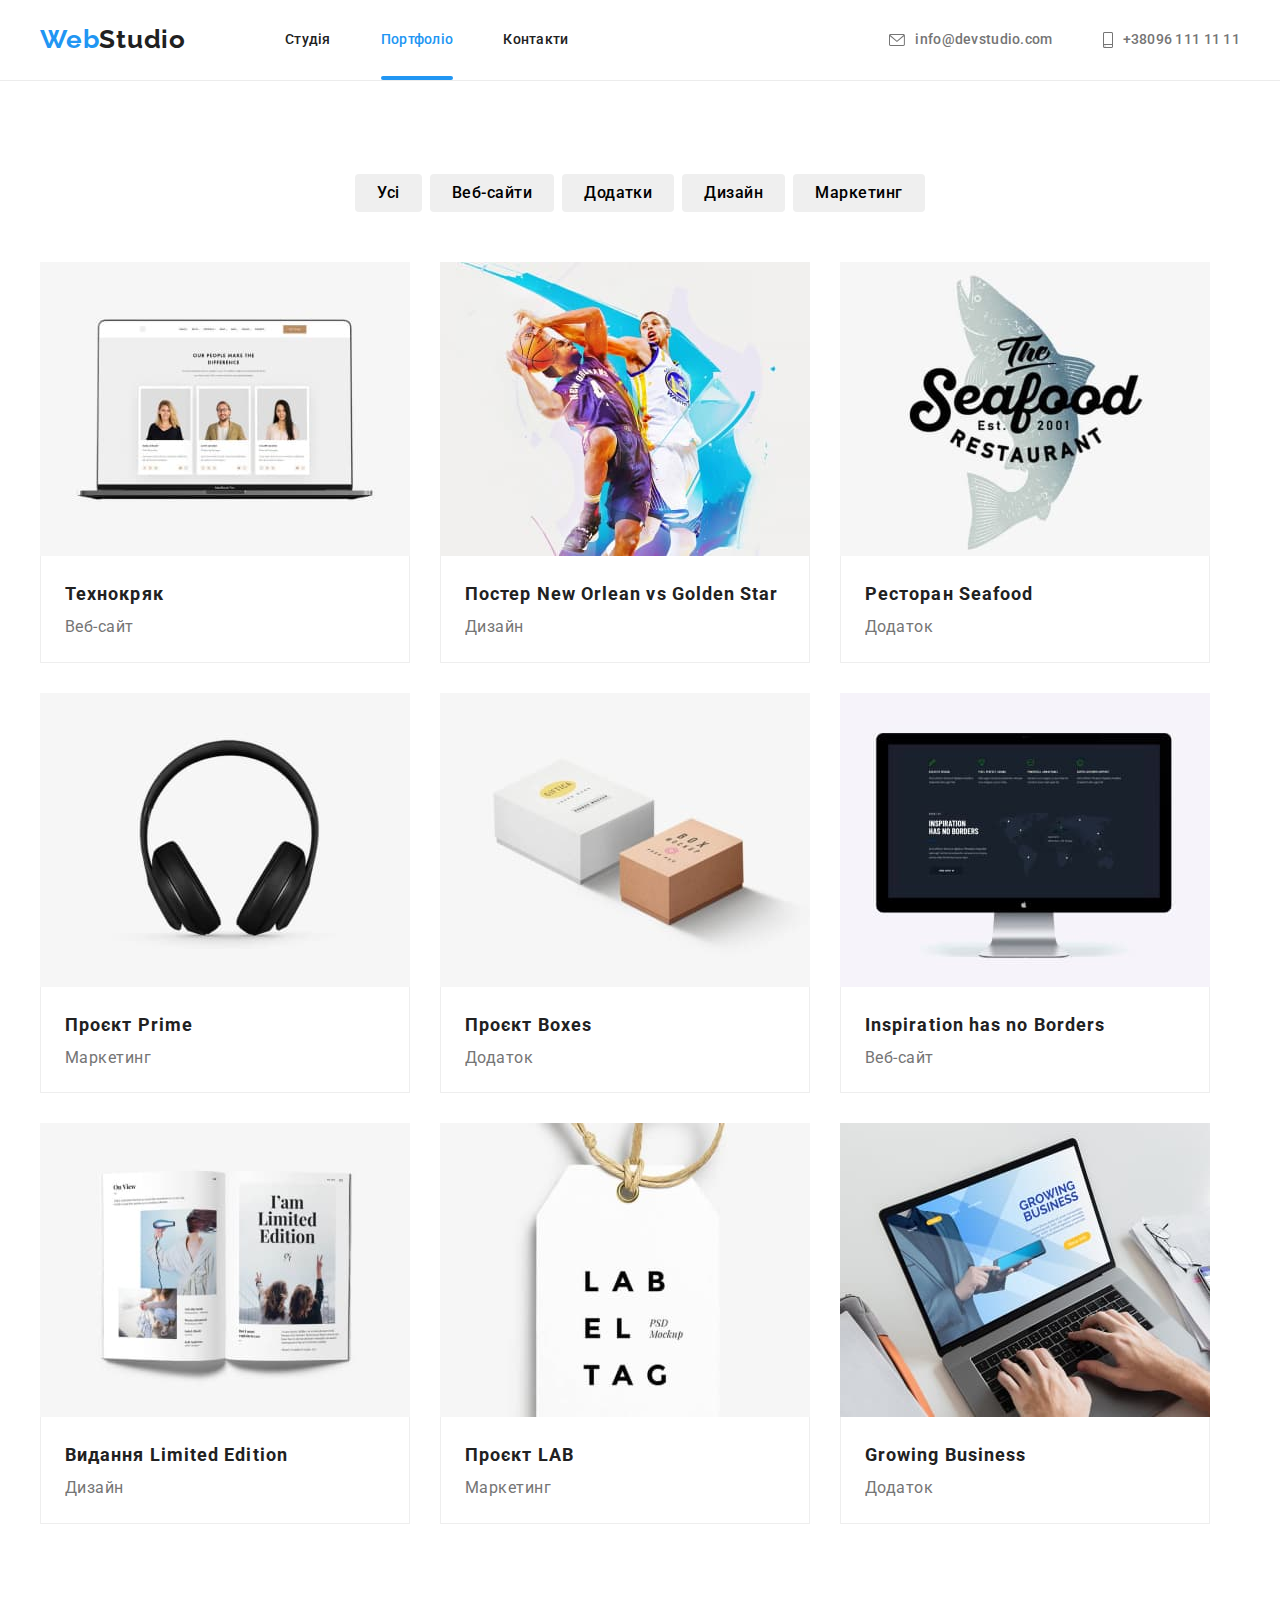
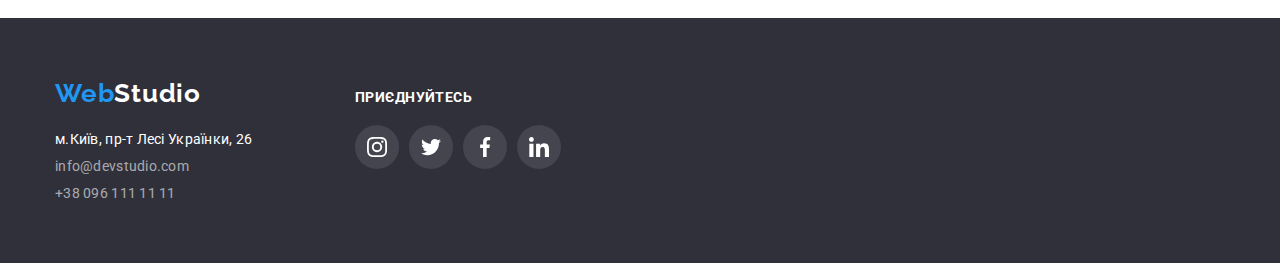
==== portfolio.html @ e44305e8 "Копіювання HW-05" ====
<!DOCTYPE html>
<html lang="uk">
  <head>
    <meta charset="UTF-8" />
    <meta http-equiv="X-UA-Compatible" content="IE=edge" />
    <meta name="viewport" content="width=device-width, initial-scale=1.0" />
    <title>Portfolio</title>
    <link
      rel="stylesheet"
      href="https://cdnjs.cloudflare.com/ajax/libs/modern-normalize/1.1.0/modern-normalize.min.css"
    />
    <link rel="stylesheet" href="./css/styles.css" />
    <link rel="preconnect" href="https://fonts.googleapis.com" />
    <link rel="preconnect" href="https://fonts.gstatic.com" crossorigin />
    <link
      href="https://fonts.googleapis.com/css2?family=Raleway:wght@700&family=Roboto:wght@400;500;700;900&display=swap"
      rel="stylesheet"
    />
  </head>
  <body>
    <header class="header">
      <div class="container box">
        <a class="logo-h" href="./index.html">
          <span class="logo-web">Web</span><span class="logo-studio-h">Studio</span>
        </a>
        <nav class="site-nav">
          <ul class="menu list-reset">
            <li class="menu-list">
              <a class="menu-link" href="./index.html"> Студія </a>
            </li>
            <li class="menu-list">
              <a class="menu-link current" href="#"> Портфоліо </a>
            </li>
            <li class="menu-list">
              <a class="menu-link" href="#"> Контакти </a>
            </li>
          </ul>
        </nav>
        <ul class="contacts list-reset">
          <li class="contact-list">
            <a class="contact-link" href="mailto:info@devstudio.com">
              <svg width="16" height="12">
                <use href="./images/icons.svg#icon-envelope"></use></svg
              >info@devstudio.com</a
            >
          </li>
          <li class="contact-list">
            <a class="contact-link" href="tel:+380961111111">
              <svg width="10" height="16">
                <use href="./images/icons.svg#icon-smartphone"></use></svg
              >+38096 111 11 11</a
            >
          </li>
        </ul>
      </div>
    </header>

    <main class="main">
      <section class="portfolio section">
        <div class="container portfolio-flex">
          <h1 class="visually-hidden">Наші проекти</h1>
          <ul class="portfolio-filters list-reset">
            <li class="portfolio-button">
              <button class="portfolio-radio-btn" type="button">Усі</button>
            </li>

            <li class="portfolio-button">
              <button class="portfolio-radio-btn" type="button">Веб-сайти</button>
            </li>
            <li class="portfolio-button">
              <button class="portfolio-radio-btn" type="button">Додатки</button>
            </li>
            <li class="portfolio-button">
              <button class="portfolio-radio-btn" type="button">Дизайн</button>
            </li>
            <li class="portfolio-button">
              <button class="portfolio-radio-btn" type="button">Маркетинг</button>
            </li>
          </ul>

          <ul class="portfolio-list list-reset">
            <li class="portfolio-item">
              <a class="portfolio-link" href="#">
                <div class="portfolio-relative">
                  <img
                    class="portfolio-img"
                    src="./images/laptop.jpg"
                    alt="Ноутбук з відкритим сайтом"
                    width="370"
                    height="294"
                  />
                  <p class="portfolio-tex-overlay">
                    Ресурс пропонує комплексні пропозиції з різним рівнем функціоналу та сервісів.
                    Все це дозволить відвідувачу отримати вичерпні відомості про компанію чи
                    приватну особу.
                  </p>
                </div>
                <div class="portfolio-card-text-positions">
                  <h2 class="portfolio-title">Технокряк</h2>
                  <p class="portfolio-text">Веб-сайт</p>
                </div>
              </a>
            </li>

            <li class="portfolio-item">
              <a class="portfolio-link" href="#">
                <div class="portfolio-relative">
                  <img
                    class="portfolio-img"
                    src="./images/peopleplaybasketball.jpg"
                    alt="Люди грають в баскебол"
                    width="370"
                    height="294"
                  />
                  <p class="portfolio-tex-overlay">
                    Ресурс пропонує комплексні пропозиції з різним рівнем функціоналу та сервісів.
                    Все це дозволить відвідувачу отримати вичерпні відомості про компанію чи
                    приватну особу.
                  </p>
                </div>
                <div class="portfolio-card-text-positions">
                  <h2 class="portfolio-title">Постер New Orlean vs Golden Star</h2>
                  <p class="portfolio-text">Дизайн</p>
                </div>
              </a>
            </li>

            <li class="portfolio-item">
              <a class="portfolio-link" href="#">
                <div class="portfolio-relative">
                  <img
                    class="portfolio-img"
                    src="./images/namerestoran.jpg"
                    alt="Фото назви ресторану"
                    width="370"
                    height="294"
                  />
                  <p class="portfolio-tex-overlay">
                    Ресурс пропонує комплексні пропозиції з різним рівнем функціоналу та сервісів.
                    Все це дозволить відвідувачу отримати вичерпні відомості про компанію чи
                    приватну особу.
                  </p>
                </div>
                <div class="portfolio-card-text-positions">
                  <h2 class="portfolio-title">Ресторан Seafood</h2>
                  <p class="portfolio-text">Додаток</p>
                </div>
              </a>
            </li>

            <li class="portfolio-item">
              <a class="portfolio-link" href="#">
                <div class="portfolio-relative">
                  <img
                    class="portfolio-img"
                    src="./images/headphone.jpg"
                    alt="Навушники"
                    width="370"
                    height="294"
                  />
                  <p class="portfolio-tex-overlay">
                    Ресурс пропонує комплексні пропозиції з різним рівнем функціоналу та сервісів.
                    Все це дозволить відвідувачу отримати вичерпні відомості про компанію чи
                    приватну особу.
                  </p>
                </div>
                <div class="portfolio-card-text-positions">
                  <h2 class="portfolio-title">Проєкт Prime</h2>
                  <p class="portfolio-text">Маркетинг</p>
                </div>
              </a>
            </li>

            <li class="portfolio-item">
              <a class="portfolio-link" href="#">
                <div class="portfolio-relative">
                  <img
                    class="portfolio-img"
                    src="./images/box.jpg"
                    alt="Фото двох коробок"
                    width="370"
                    height="294"
                  />
                  <p class="portfolio-tex-overlay">
                    Ресурс пропонує комплексні пропозиції з різним рівнем функціоналу та сервісів.
                    Все це дозволить відвідувачу отримати вичерпні відомості про компанію чи
                    приватну особу.
                  </p>
                </div>
                <div class="portfolio-card-text-positions">
                  <h2 class="portfolio-title">Проєкт Boxes</h2>
                  <p class="portfolio-text">Додаток</p>
                </div>
              </a>
            </li>

            <li class="portfolio-item">
              <a class="portfolio-link" href="#">
                <div class="portfolio-relative">
                  <img
                    class="portfolio-img"
                    src="./images/screen.jpg"
                    alt="Фото сайта на екрані"
                    width="370"
                    height="294"
                  />
                  <p class="portfolio-tex-overlay">
                    Ресурс пропонує комплексні пропозиції з різним рівнем функціоналу та сервісів.
                    Все це дозволить відвідувачу отримати вичерпні відомості про компанію чи
                    приватну особу.
                  </p>
                </div>
                <div class="portfolio-card-text-positions">
                  <h2 class="portfolio-title">Inspiration has no Borders</h2>
                  <p class="portfolio-text">Веб-сайт</p>
                </div>
              </a>
            </li>

            <li class="portfolio-item">
              <a class="portfolio-link" href="#">
                <div class="portfolio-relative">
                  <img
                    class="portfolio-img"
                    src="./images/magazine.jpg"
                    alt="Віритий журнал з картинками"
                    width="370"
                    height="294"
                  />
                  <p class="portfolio-tex-overlay">
                    Ресурс пропонує комплексні пропозиції з різним рівнем функціоналу та сервісів.
                    Все це дозволить відвідувачу отримати вичерпні відомості про компанію чи
                    приватну особу.
                  </p>
                </div>
                <div class="portfolio-card-text-positions">
                  <h2 class="portfolio-title">Видання Limited Edition</h2>
                  <p class="portfolio-text">Дизайн</p>
                </div>
              </a>
            </li>

            <li class="portfolio-item">
              <a class="portfolio-link" href="#">
                <div class="portfolio-relative">
                  <img
                    class="portfolio-img"
                    src="./images/tag.jpg"
                    alt="Фото бірки з назвою проекта"
                    width="370"
                    height="294"
                  />
                  <p class="portfolio-tex-overlay">
                    Ресурс пропонує комплексні пропозиції з різним рівнем функціоналу та сервісів.
                    Все це дозволить відвідувачу отримати вичерпні відомості про компанію чи
                    приватну особу.
                  </p>
                </div>
                <div class="portfolio-card-text-positions">
                  <h2 class="portfolio-title">Проєкт LAB</h2>
                  <p class="portfolio-text">Маркетинг</p>
                </div>
              </a>
            </li>

            <li class="portfolio-item">
              <a class="portfolio-link" href="#">
                <div class="portfolio-relative">
                  <img
                    class="portfolio-img"
                    src="./images/workonlaptop.jpg"
                    alt="Фото рук які працюють за ноутбуком"
                    width="370"
                    height="294"
                  />
                  <p class="portfolio-tex-overlay">
                    Ресурс пропонує комплексні пропозиції з різним рівнем функціоналу та сервісів.
                    Все це дозволить відвідувачу отримати вичерпні відомості про компанію чи
                    приватну особу.
                  </p>
                </div>
                <div class="portfolio-card-text-positions">
                  <h2 class="portfolio-title">Growing Business</h2>
                  <p class="portfolio-text">Додаток</p>
                </div>
              </a>
            </li>
          </ul>
        </div>
      </section>
    </main>
    <footer class="footer">
      <div class="container parrent-position">
        <div class="container footer-flex">
          <a class="logo-f" href="./index.html">
            <span class="logo-web">Web</span><span class="logo-studio-f">Studio</span>
          </a>
          <address class="address">
            <ul class="address-list list-reset">
              <li class="address-item">
                <a
                  class="address-link"
                  href="https://goo.gl/maps/TEvmrjmiFiPLDedQ6"
                  target="_blank"
                  rel="noopener noreferrer nofollow"
                  ><span class="maps-location">м.Київ, пр-т Лесі Українки, 26</span></a
                >
              </li>
              <li class="address-item">
                <a class="address-link" href="mailto:info@devstudio.com">info@devstudio.com </a>
              </li>
              <li class="address-item">
                <a class="address-link" href="tel:+380961111111">+38 096 111 11 11</a>
              </li>
            </ul>
          </address>
        </div>
        <div class="container social-footer">
          <span class="social-title">приєднуйтесь</span>
          <ul class="social-footer-list list-reset">
            <li>
              <a class="social-footer-link" href="#">
                <svg width="20" height="20">
                  <use href="./images/icons.svg#icon-instagram"></use>
                </svg>
              </a>
            </li>
            <li>
              <a class="social-footer-link" href="#">
                <svg width="20" height="20">
                  <use href="./images/icons.svg#icon-twitter"></use>
                </svg>
              </a>
            </li>
            <li>
              <a class="social-footer-link" href="#">
                <svg width="20" height="20">
                  <use href="./images/icons.svg#icon-facebook"></use>
                </svg>
              </a>
            </li>
            <li>
              <a class="social-footer-link" href="#">
                <svg width="20" height="20">
                  <use href="./images/icons.svg#icon-linkedin"></use>
                </svg>
              </a>
            </li>
          </ul>
        </div>
      </div>
    </footer>
  </body>
</html>
---- css/styles.css ----
:root {
  --primary-text-color: #212121;
  --secondary-text-color: #757575;
  --color-accent: #2196f3;
  --color-white: #ffffff;
  --color-hero: #2f303a;
  --color-footer: #2f303a;
  --color-team: #f5f4fa;
  --color-hero-button: #188ce8;
  --color-address: rgba(255, 255, 255, 0.6);
  --font-logo: 'Raleway', sans-serif;
  --font-family-primary: 'Roboto', sans-serif;
  --border-color-portfolio: #eeeeee;
  --color-icon: #afb1b8;
  --bgcolor-icon-features: #f5f4fa;
  --transition-timing-function: cubic-bezier(0.4, 0, 0.2, 1);
  --transition-duration: 250ms;
}

.list-reset {
  list-style: none;
}
body {
  font-size: 16px;
  font-style: normal;
  color: var(--primary-text-color);
  font-family: var(--font-family-primary);
  padding-top: 80px;
}
html {
  box-sizing: border-box;
}

h1,
h2,
h3,
h4,
h5,
h6,
p,
ul {
  margin: 0px;
  padding: 0px;
}
img {
  display: block;
  max-width: 100%;
  height: auto;
}
/*Стилізація шапки сторінок студія та портфоліо*/

.logo-f,
.logo-h {
  font-family: var(--font-logo);
  font-weight: 700;
  font-size: 26px;
  line-height: 1.2;
  text-decoration: none;
  letter-spacing: 0.03em;
  color: var(--primary-text-color);
}
.logo-web {
  color: var(--color-accent);
}
.logo-studio-h {
  color: var(--primary-text-color);
}
.menu-link {
  position: relative;
  font-weight: 500;
  text-decoration: none;
  color: var(--primary-text-color);
  font-size: 14px;
  line-height: 1.14;
  letter-spacing: 0.02em;
  transition: color var(--transition-duration) var(--transition-timing-function);
}
.menu-link.current {
  color: var(--color-accent);
}
.menu-link.current::after {
  position: absolute;
  content: '';
  width: 100%;
  height: 4px;
  border-radius: 2px;
  background-color: var(--color-accent);
  left: 0;
  bottom: -33px;
}
.menu .menu-link:hover,
.menu .menu-link:focus {
  color: var(--color-accent);
}
.contact-link {
  display: flex;
  gap: 10px;
  justify-content: center;
  align-items: center;
  text-decoration: none;
  font-weight: 500;
  color: var(--secondary-text-color);
  font-size: 14px;
  line-height: 1.14;
  letter-spacing: 0.02em;
  fill: var(--secondary-text-color);
  transition: fill var(--transition-duration) var(--transition-timing-function),
    color var(--transition-duration) var(--transition-timing-function);
}
.contact-link:hover,
.contact-link:focus {
  color: var(--color-accent);
  fill: var(--color-accent);
}

/*Секція-герой-Студія*/
.hero {
  background-size: cover;
  background-color: var(--color-hero);
  background-image: linear-gradient(to right, rgba(47, 48, 58, 0.4), rgba(47, 48, 58, 0.4)),
    url(../images/bgimg.jpg);
  background-repeat: no-repeat;
  padding: 200px 0;
  margin: 0 auto;
  max-width: 1600px;
}
.hero-title {
  color: var(--color-white);
  text-transform: uppercase;
  font-weight: 900;
  font-size: 44px;
  line-height: 1.4;
  max-width: 696px;
  margin: 0 auto 30px;
}
.hero-button {
  font-size: 16px;
  font-weight: 700;
  font-family: inherit;
  line-height: 1.87;
  background-color: var(--color-accent);
  color: var(--color-white);
  letter-spacing: 0.06em;
  border: none;
  padding: 10px 32px;
  border-radius: 4px;
  transition: background-color var(--transition-duration) var(--transition-timing-function),
    box-shadow var(--transition-duration) var(--transition-timing-function);
}
.hero-button:hover,
.hero-button:focus {
  background-color: var(--color-hero-button);
  box-shadow: 0px 4px 4px rgba(0, 0, 0, 0.15);
  cursor: pointer;
}
/* Секція-Наші-переваги-Студія*/

.features-title {
  text-transform: uppercase;
  font-size: 14px;
  line-height: 1.14;
  letter-spacing: 0.03em;
  color: var(--primary-text-color);
  box-sizing: content-box;
}
.features-text {
  font-size: 14px;
  line-height: 1.7;
  letter-spacing: 0.03em;
  color: var(--secondary-text-color);
  margin-top: 10px;
  max-width: 270px;
  align-items: center;
  box-sizing: content-box;
}
/* Секція-Чим-ми-займаємось-Студія */
.specifics-title {
  font-size: 36px;
  line-height: 1.17;
  letter-spacing: 0.03em;
  color: var(--primary-text-color);
  margin-bottom: 50px;
  text-align: center;
}

/* Секція-Наша-команда-Студія*/
.ourteam {
  background-color: var(--color-team);
}

.ourteam-item {
  background-color: var(--color-white);
  box-shadow: 0px 1px 3px rgba(0, 0, 0, 0.12), 0px 1px 1px rgba(0, 0, 0, 0.14),
    0px 2px 1px rgba(0, 0, 0, 0.2);
  border-radius: 0px 0px 4px 4px;
}
.ourteam-title {
  font-size: 36px;
  line-height: 1.2;
  letter-spacing: 0.03em;
}
.ourteam-name {
  font-weight: 500;
  font-size: 16px;
  line-height: 1.2;
  letter-spacing: 0.03em;
  color: var(--primary-text-color);
  margin-bottom: 10px;
}
.ourteam-text {
  font-size: 16px;
  line-height: 1.2;
  letter-spacing: 0.03em;
  color: var(--secondary-text-color);
}
/* Стилізація-секції-Наші-проекти-Портфоліо  */

.visually-hidden {
  position: absolute;
  white-space: nowrap;
  width: 1px;
  height: 1px;
  overflow: hidden;
  border: 0;
  padding: 0;
  clip: rect(0 0 0 0);
  clip-path: inset(50%);
  margin: -1px;
}

.portfolio-radio-btn {
  font-family: inherit;
  font-style: normal;
  font-weight: 500;
  font-size: 16px;
  line-height: 1.6;
  letter-spacing: 0.03em;
  border: none;
  padding: 6px 22px;
  border-radius: 4px;
  transition: color var(--transition-duration) var(--transition-timing-function),
    background-color var(--transition-duration) var(--transition-timing-function),
    box-shadow var(--transition-duration) var(--transition-timing-function);
}
.portfolio-radio-btn:hover,
.portfolio-radio-btn:focus {
  background-color: var(--color-accent);
  color: var(--color-white);
  cursor: pointer;
  box-shadow: 0px 3px 1px rgba(0, 0, 0, 0.1), 0px 1px 2px rgba(0, 0, 0, 0.08),
    0px 2px 2px rgba(0, 0, 0, 0.12);
}
.portfolio-title {
  font-size: 18px;
  line-height: 2;
  letter-spacing: 0.06em;
  color: var(--primary-text-color);
}
.portfolio-text {
  line-height: 1.87;
  letter-spacing: 0.03em;
  color: var(--secondary-text-color);
}

/* Стилізація-підвалу-Студія-та-Портфоліо */
.footer {
  background-color: var(--color-footer);
}
.footer {
  background-color: var(--color-footer);
}
.logo-studio-f {
  color: var(--color-white);
}
.maps-location {
  color: var(--color-white);
}
.address-link {
  font-style: normal;
  text-decoration: none;
  color: var(--color-address);
  font-size: 14px;
  line-height: 1.14;
  letter-spacing: 0.02em;
  transition: color var(--transition-duration) var(--transition-timing-function);
}
.address-link:hover,
.address-link:focus {
  color: var(--color-accent);
}

/* Початок розмітки Flex*/
.container {
  width: 100%;
  max-width: 1230px;
  margin: 0 auto;
  padding: 0 15px;
}
.section {
  padding: 94px 0;
}
.specifics {
  padding-top: 0;
}
.header {
  position: fixed;
  width: 100%;
  background-color: var(--color-white);
  z-index: 1;
  top: 0;
  left: 0;
  border-bottom: 1px solid #ececec;
  padding: 24px 0 25px;
}

.box {
  display: flex;
  align-items: center;
  gap: 5px;
}
.site-nav {
  /* position: relative; */
  display: flex;
  margin-left: 94px;
}
.menu {
  display: flex;
  gap: 50px;
}

.contacts {
  display: flex;
  gap: 50px;
  margin-left: auto;
}

.hero-flex {
  text-align: center;
}
.features-flex {
  display: flex;
  flex-basis: calc((100% - 90px) / 4);
}
.features-list {
  display: flex;
  flex-wrap: wrap;
  gap: 30px;
}
.specific-flex {
  display: flex;
  flex-direction: column;
  flex-basis: calc((100% - 60px) / 3);
}
.specifics-list {
  display: flex;
  flex-wrap: wrap;
  gap: 30px;
}
.ourteam-flex {
  display: flex;
  flex-direction: column;
  text-align: center;
}

.ourteam-list {
  display: flex;
  flex-basis: calc((100% - 90px) / 4);
  flex-wrap: wrap;
  gap: 30px;
  margin-top: 50px;
}
.card-text-position {
  margin: 30px auto 16px;
}
.footer-flex {
  display: inline-flex;
  flex-direction: column;
  width: 230px;
  margin-left: 0px;
  margin-right: 0px;
}
.logo-f {
  margin-top: 60px;
  margin-bottom: 20px;
}
.address-list {
  display: flex;
  flex-direction: column;
  gap: 9px;
  margin-bottom: 60px;
}
.portfolio-flex {
  display: flex;
  flex-direction: column;
  align-items: center;
}
.portfolio-filters {
  display: flex;
  flex-wrap: wrap;
  text-align: center;
  gap: 8px;
  margin-bottom: 50px;
}

.portfolio-list {
  display: flex;
  flex-basis: calc((100% - 60px) / 3);
  flex-wrap: wrap;
  gap: 30px;
}
.portfolio-link {
  text-decoration: none;
  display: block;
  transition: box-shadow var(--transition-duration) var(--transition-timing-function);
}
.portfolio-link:hover,
.portfolio-link:focus {
  box-shadow: 0px 1px 1px rgba(0, 0, 0, 0.12), 0px 4px 4px rgba(0, 0, 0, 0.06),
    1px 4px 6px rgba(0, 0, 0, 0.16);
}
.portfolio-card-text-positions {
  padding: 20px 24px;
  border-bottom: 1px solid var(--border-color-portfolio);
  border-right: 1px solid var(--border-color-portfolio);
  border-left: 1px solid var(--border-color-portfolio);
}
.customers-flex {
  display: flex;
  justify-content: space-between;
  flex-direction: column;
  align-items: center;
  max-width: 1230px;
}
/* HW4 */

.regular-customers {
  display: flex;
  justify-content: center;
  align-items: center;
  gap: 40px;
}
.regular-customers-title {
  margin-bottom: 50px;
  font-size: 36px;
  line-height: 1.2;
  letter-spacing: 0.03em;
}
.regular-customer-item {
  display: flex;
  flex-basis: calc((100% - 150px) / 6);
  justify-content: center;
  align-items: center;
  width: 170px;
  height: 92px;
}
.regular-customer-link {
  display: flex;
  justify-content: center;
  align-items: center;
  width: 100%;
  height: 100%;
  border-radius: 4px;
  fill: var(--color-icon);
  border: 1px solid var(--color-icon);
  transition: fill var(--transition-duration) var(--transition-timing-function),
    background-color var(--transition-duration) var(--transition-timing-function);
}
.regular-customer-link:hover,
.regular-customer-link:focus {
  fill: var(--color-accent);
  border-color: var(--color-accent);
}
.features-icon {
  display: flex;
  justify-content: center;
  align-items: center;
  width: 270px;
  height: 120px;
  background-color: var(--bgcolor-icon-features);
  margin-bottom: 30px;
  border-radius: 4px;
}
.parrent-position {
  display: flex;
  align-items: baseline;
  gap: 70px;
}
.social-footer {
  display: flex;
  flex-direction: column;
  width: 236px;
  margin-left: 0px;
}
.social-title {
  display: flex;
  font-weight: 700;
  font-style: normal;
  text-transform: uppercase;
  font-size: 14px;
  line-height: 1.15;
  letter-spacing: 0.03em;
  color: var(--color-white);
  margin-bottom: 20px;
}
.social-footer-list {
  display: flex;
  justify-content: center;
  align-items: center;
  gap: 10px;
  flex-wrap: wrap;
}
.social-footer-link {
  display: flex;
  justify-content: center;
  align-items: center;
  align-items: center;
  width: 44px;
  height: 44px;
  border-radius: 50%;
  background: rgba(255, 255, 255, 0.1);
  fill: var(--color-white);
  transition: background-color var(--transition-duration) var(--transition-timing-function);
}
.social-footer-link:hover,
.social-footer-link:focus {
  background-color: var(--color-accent);
}
.team-social {
  display: flex;
  justify-content: center;
  gap: 10px;
}
.team-social-list {
  display: flex;
  justify-content: center;
  gap: 10px;
  padding-bottom: 30px;
}
.team-link {
  display: flex;
  justify-content: center;
  align-items: center;
  align-items: center;
  background-color: var(--color-white);
  width: 44px;
  height: 44px;
  border-radius: 50%;
  fill: var(--color-icon);
  transition: fill var(--transition-duration) var(--transition-timing-function),
    background-color var(--transition-duration) var(--transition-timing-function);
}

.team-link:hover,
.team-link:focus {
  fill: var(--color-white);
  background-color: var(--color-accent);
}
/* HW-05 */
.specifics-relative {
  position: relative;
}
.specifics-text {
  position: absolute;
  bottom: 0;
  left: 0;
  color: var(--color-white);
  width: 100%;
  height: 70px;
  background-color: rgba(47, 48, 58, 0.8);
  text-transform: uppercase;
  display: flex;
  justify-content: center;
  align-items: center;
}
.portfolio-relative {
  position: relative;
  overflow: hidden;
}

.portfolio-tex-overlay {
  position: absolute;
  width: 100%;
  height: 100%;
  display: flex;
  justify-content: center;
  align-items: center;
  padding: 0px 24px;
  font-size: 18px;
  line-height: 1.55;
  letter-spacing: 0.03em;
  color: var(--color-white);
  background-color: rgba(33, 150, 243, 0.9);
  transition: transform var(--transition-duration) var(--transition-timing-function);
}
.portfolio-link:hover .portfolio-tex-overlay {
  transform: translateY(-100%);
}

/* Add modal */
.backdrope {
  position: fixed;
  top: 0;
  left: 0;
  width: 100%;
  height: 100%;
  background-color: rgba(0, 0, 0, 0.2);
  transition: opacity var(--transition-duration) var(--transition-timing-function),
    visibility var(--transition-duration) var(--transition-timing-function);
}
.backdrope.is-hidden {
  visibility: hidden;
  opacity: 0;
  pointer-events: none;
}
.modal {
  position: absolute;
  top: 50%;
  left: 50%;
  transform: translate(-50%, -50%);
  min-height: 580px;
  min-width: 530px;
  background-color: var(--color-white);
  transition: transform var(--transition-duration) var(--transition-timing-function);
}
.backdrope.is-hidden .modal {
  transform: translate(-50%, -50%) scale(1.5);
}

.modal-button-close {
  position: absolute;
  top: 8px;
  right: 8px;
  width: 32px;
  height: 32px;
  border-radius: 50%;
  border: 1px solid rgba(0, 0, 0, 0.1);
  background-color: var(--color-white);
  cursor: pointer;
}
.modal-position-btn {
  width: 100%;
  height: 100%;
}
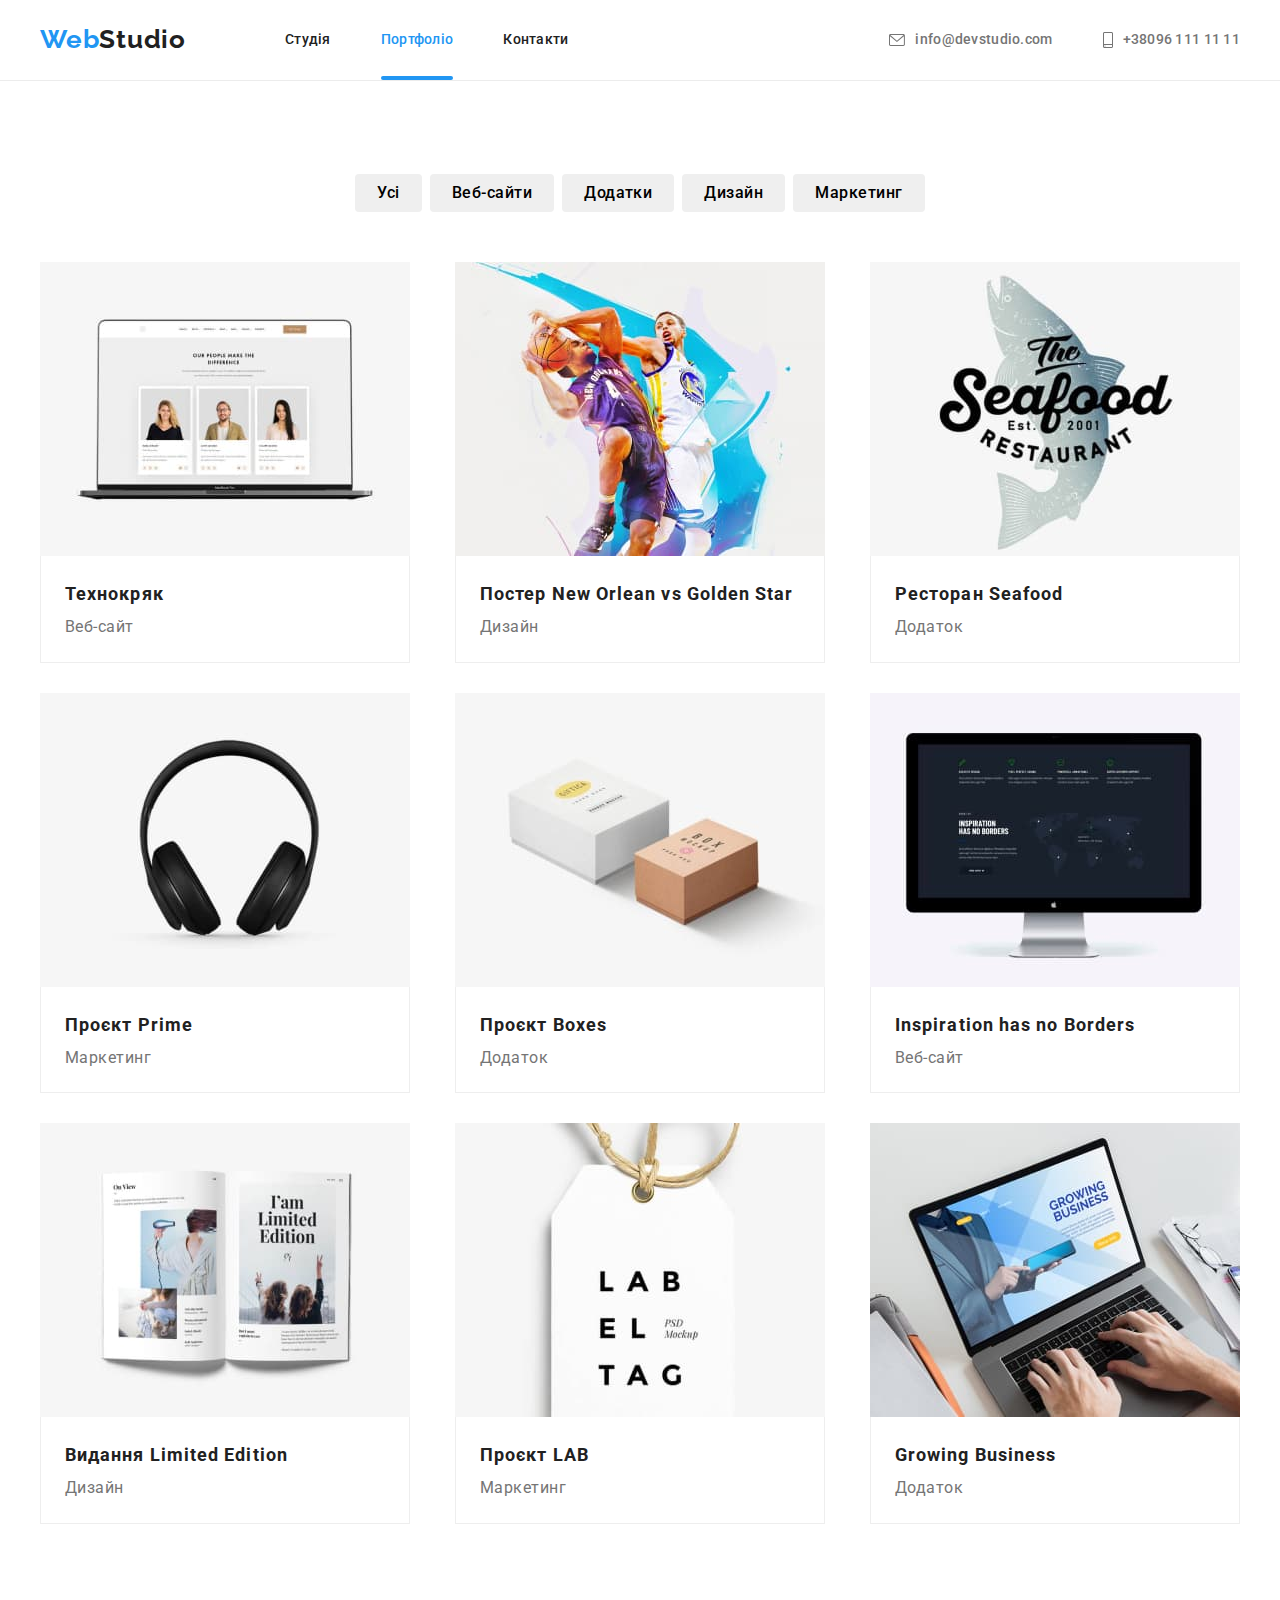
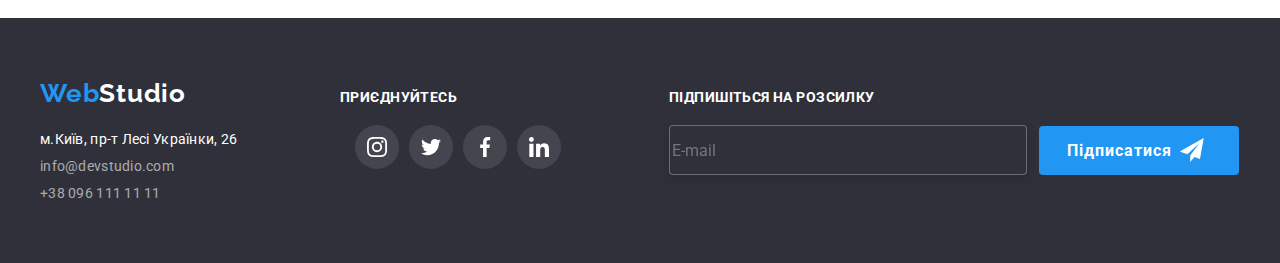
==== commit 626f9f1e: "Закінчення 6 домашки" ====
--- a/portfolio.html
+++ b/portfolio.html
@@ -291,7 +291,7 @@
     </main>
     <footer class="footer">
       <div class="container parrent-position">
-        <div class="container footer-flex">
+        <div class="footer-flex">
           <a class="logo-f" href="./index.html">
             <span class="logo-web">Web</span><span class="logo-studio-f">Studio</span>
           </a>
@@ -315,7 +315,7 @@
             </ul>
           </address>
         </div>
-        <div class="container social-footer">
+        <div class="social-footer">
           <span class="social-title">приєднуйтесь</span>
           <ul class="social-footer-list list-reset">
             <li>
@@ -348,6 +348,25 @@
             </li>
           </ul>
         </div>
+        <div class="subscribe-footer">
+          <div class="footer-form-field">
+          <form action="footer-form">
+            <p class="footer-form-title">Підпишіться на розсилку</p>
+            <input
+              class="footer-form-input"
+              id="footer-send-email"
+              type="email"
+              placeholder="E-mail"
+            />
+          </div>
+          <div class="footer-form-send">
+            <button id="footer-send-email" class="footer-form-send-btn" type="submit">
+              Підписатися
+              <svg class="footer-form-icon-send" wigth="24" height="24"> <use href="./images/icons.svg#icon-icon-send"></use></svg>
+            </button>
+          </div>
+          </form>
+        </div>
       </div>
     </footer>
   </body>
--- a/css/styles.css
+++ b/css/styles.css
@@ -15,6 +15,7 @@
   --bgcolor-icon-features: #f5f4fa;
   --transition-timing-function: cubic-bezier(0.4, 0, 0.2, 1);
   --transition-duration: 250ms;
+  --color-modal-icon: #212121;
 }
 
 .list-reset {
@@ -353,6 +354,7 @@
 }
 .specifics-list {
   display: flex;
+  justify-content: space-between;
   flex-wrap: wrap;
   gap: 30px;
 }
@@ -364,11 +366,13 @@
 
 .ourteam-list {
   display: flex;
+  justify-content: space-between;
   flex-basis: calc((100% - 90px) / 4);
   flex-wrap: wrap;
   gap: 30px;
   margin-top: 50px;
 }
+
 .card-text-position {
   margin: 30px auto 16px;
 }
@@ -377,7 +381,7 @@
   flex-direction: column;
   width: 230px;
   margin-left: 0px;
-  margin-right: 0px;
+  margin-right: 70px;
 }
 .logo-f {
   margin-top: 60px;
@@ -385,6 +389,7 @@
 }
 .address-list {
   display: flex;
+  justify-content: space-between;
   flex-direction: column;
   gap: 9px;
   margin-bottom: 60px;
@@ -404,6 +409,7 @@
 
 .portfolio-list {
   display: flex;
+  justify-content: space-between;
   flex-basis: calc((100% - 60px) / 3);
   flex-wrap: wrap;
   gap: 30px;
@@ -437,7 +443,7 @@
   display: flex;
   justify-content: center;
   align-items: center;
-  gap: 40px;
+  gap: 30px;
 }
 .regular-customers-title {
   margin-bottom: 50px;
@@ -483,13 +489,14 @@
 .parrent-position {
   display: flex;
   align-items: baseline;
-  gap: 70px;
+  /* gap: 70px; */
 }
 .social-footer {
   display: flex;
   flex-direction: column;
   width: 236px;
   margin-left: 0px;
+  margin-right: 93px;
 }
 .social-title {
   display: flex;
@@ -618,7 +625,7 @@
   left: 50%;
   transform: translate(-50%, -50%);
   min-height: 580px;
-  min-width: 530px;
+  max-width: 530px;
   background-color: var(--color-white);
   transition: transform var(--transition-duration) var(--transition-timing-function);
 }
@@ -628,16 +635,158 @@
 
 .modal-button-close {
   position: absolute;
+  display: flex;
+  align-items: center;
+  justify-content: center;
   top: 8px;
   right: 8px;
-  width: 32px;
-  height: 32px;
+  width: 30px;
+  height: 30px;
+  padding: 0;
   border-radius: 50%;
   border: 1px solid rgba(0, 0, 0, 0.1);
   background-color: var(--color-white);
   cursor: pointer;
 }
-.modal-position-btn {
-  width: 100%;
-  height: 100%;
-}
+/* HW-06 */
+.modal-title {
+  display: flex;
+  align-items: center;
+  justify-content: center;
+  font-size: 20px;
+  line-height: 1.2;
+  margin: 40px auto 12px;
+}
+.modal-form {
+  padding: 0 40px;
+}
+.form-label {
+  display: block;
+  margin-bottom: 4px;
+  margin-top: 10px;
+
+  font-size: 12px;
+  line-height: 1.2;
+  color: var(--secondary-text-color);
+}
+
+.form-input {
+  width: 100%;
+  height: 40px;
+  padding: 12px 12px 12px 32px;
+  border: 1px solid rgba(33, 33, 33, 0.2);
+  border-radius: 4px;
+  outline: none;
+}
+.form-input:focus {
+  border-color: var(--color-accent);
+}
+
+.form-control {
+  position: relative;
+}
+.form-icon {
+  position: absolute;
+  left: 12px;
+  top: 50%;
+  transform: translateY(-50%);
+  fill: var(--color-modal-icon);
+}
+.form-control:focus-within .form-icon {
+  fill: var(--color-accent);
+}
+.form-textarea {
+  width: 100%;
+  height: 120px;
+  padding: 12px 16px;
+  border: 1px solid rgba(33, 33, 33, 0.2);
+  border-radius: 4px;
+  outline: none;
+}
+.form-button {
+  display: block;
+  margin: 0 auto 40px;
+}
+/* Checkbox */
+.checkbox-input {
+  appearance: none;
+}
+
+.checkbox {
+  display: flex;
+  justify-content: center;
+  align-items: center;
+  margin: 20px 10px 30px 14px;
+}
+.checkbox-label {
+  display: flex;
+  align-items: center;
+  justify-content: center;
+  color: var(--secondary-text-color);
+  font-size: 14px;
+  line-height: 1.7;
+  letter-spacing: 0.03em;
+}
+.checkbox-label > a {
+  color: var(--color-accent);
+}
+.checkbox-icon-check {
+  margin-right: 7px;
+  fill: var(--color-white);
+  border: 1px solid var(--color-modal-icon);
+  border-radius: 2px;
+}
+.checkbox-input:checked + .checkbox-label .checkbox-icon-check {
+  background-color: var(--color-accent);
+}
+.footer-form-title {
+  display: flex;
+  font-weight: 700;
+  font-style: normal;
+  text-transform: uppercase;
+  font-size: 14px;
+  line-height: 1.15;
+  letter-spacing: 0.03em;
+  color: var(--color-white);
+  margin-bottom: 20px;
+}
+.footer-form-input {
+  border: 1px solid rgba(255, 255, 255, 0.3);
+  filter: drop-shadow(0px 4px 4px rgba(0, 0, 0, 0.15));
+  border-radius: 4px;
+  width: 358px;
+  height: 50px;
+  background-color: var(--color-footer);
+}
+.subscribe-footer {
+  display: flex;
+  gap: 12px;
+  justify-content: center;
+  align-items: flex-end;
+  width: 570px;
+  padding: 0 15px;
+}
+
+.footer-form-send-btn {
+  display: flex;
+  justify-content: center;
+  align-items: center;
+
+  width: 200px;
+  font-size: 16px;
+  font-weight: 700;
+  font-family: inherit;
+  line-height: 1.87;
+  background: var(--color-accent);
+  color: var(--color-white);
+  letter-spacing: 0.06em;
+  border: none;
+  padding: 10px 28px;
+  border-radius: 4px;
+  transition: background-color var(--transition-duration) var(--transition-timing-function),
+    box-shadow var(--transition-duration) var(--transition-timing-function);
+  cursor: pointer;
+}
+.footer-form-icon-send {
+  fill: var(--color-white);
+}
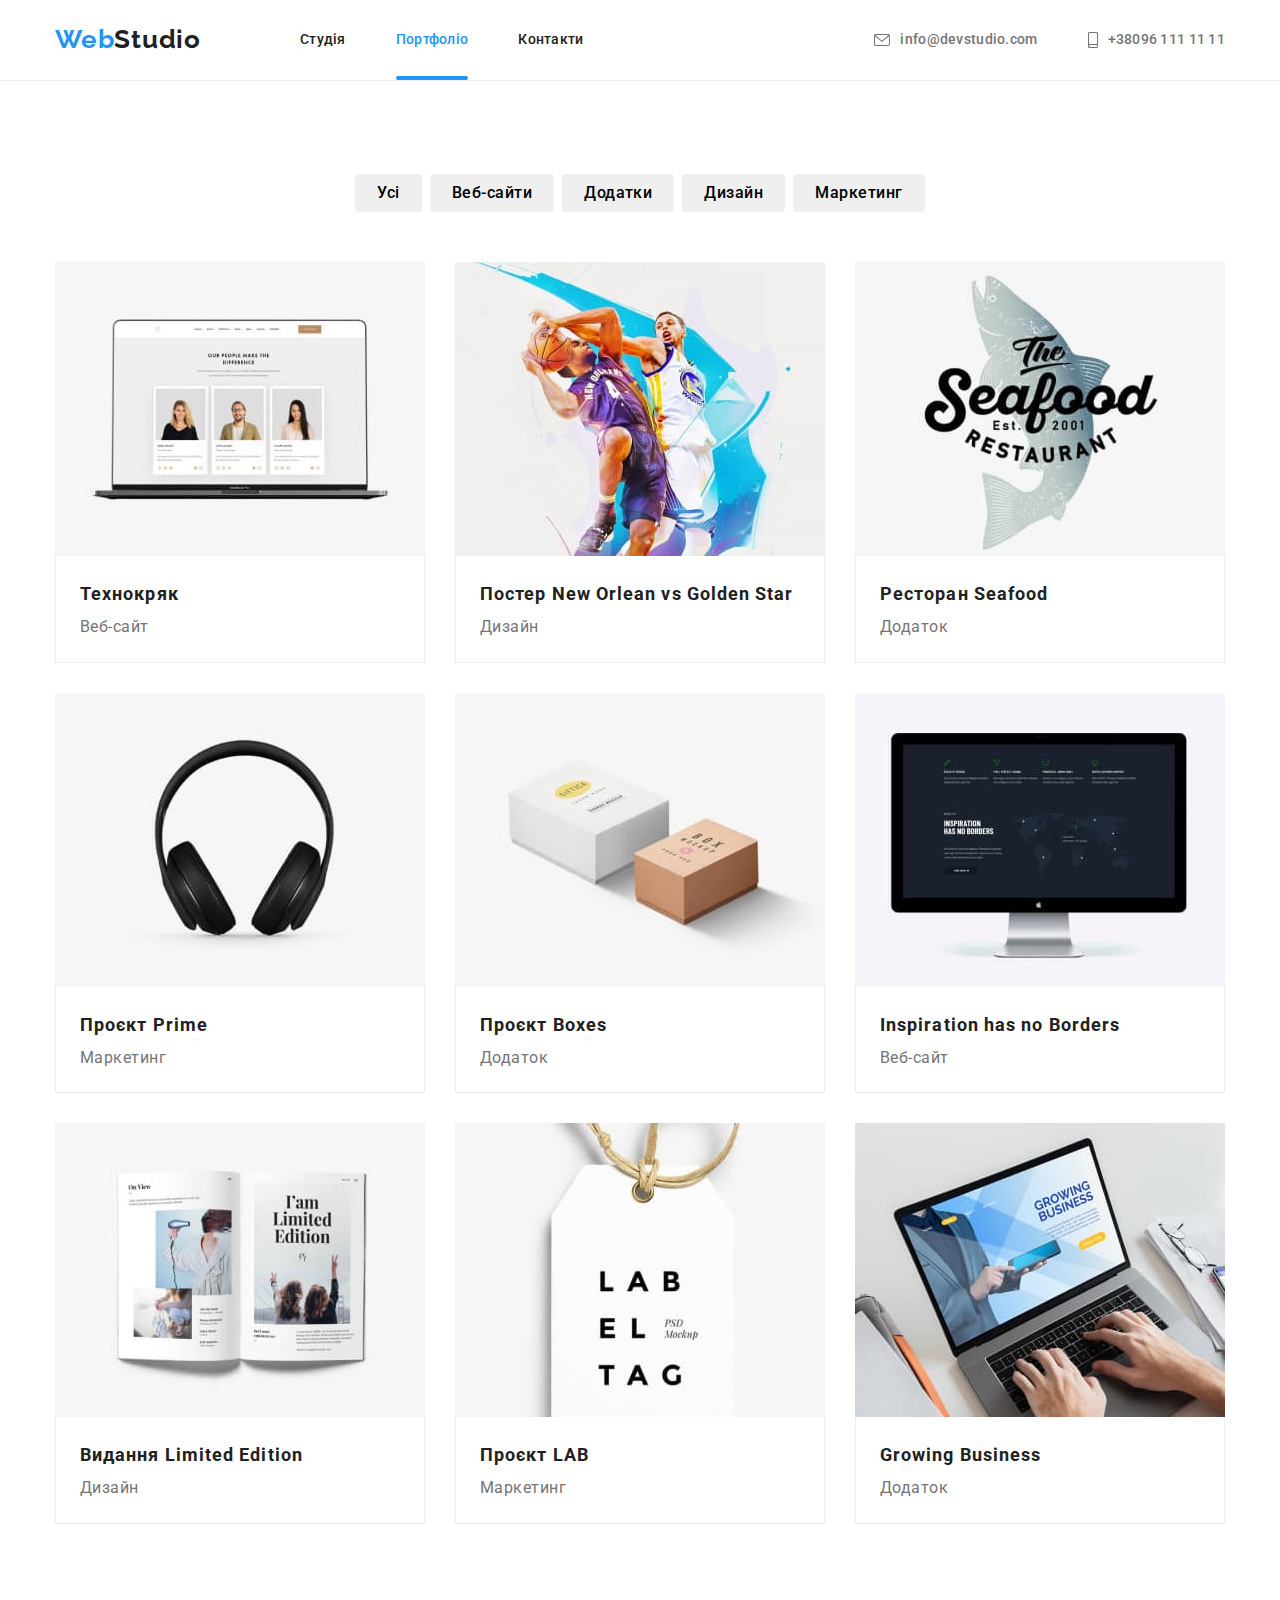
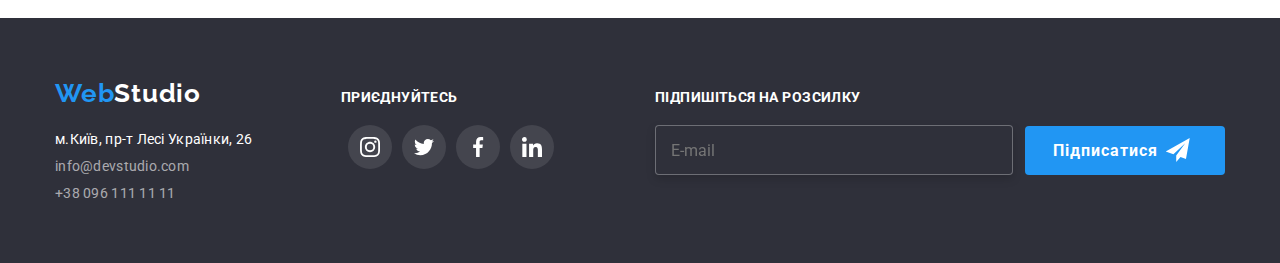
==== commit c4f1efe3: "Закінчення HW-06" ====
--- a/portfolio.html
+++ b/portfolio.html
@@ -355,6 +355,7 @@
             <input
               class="footer-form-input"
               id="footer-send-email"
+              name="footer-send-email"
               type="email"
               placeholder="E-mail"
             />
--- a/css/styles.css
+++ b/css/styles.css
@@ -293,7 +293,7 @@
 /* Початок розмітки Flex*/
 .container {
   width: 100%;
-  max-width: 1230px;
+  max-width: 1200px;
   margin: 0 auto;
   padding: 0 15px;
 }
@@ -703,6 +703,12 @@
   border-radius: 4px;
   outline: none;
 }
+.form-textarea::placeholder {
+  font-size: 12px;
+  line-height: 1.2;
+  letter-spacing: 0.01em;
+  color: rgba(117, 117, 117, 0.5);
+}
 .form-button {
   display: block;
   margin: 0 auto 40px;
@@ -757,6 +763,19 @@
   width: 358px;
   height: 50px;
   background-color: var(--color-footer);
+  transition: border-color var(--transition-duration) var(--transition-timing-function);
+  outline: none;
+  color: var(--color-white);
+  padding: 15px;
+}
+.footer-send-email::placeholder {
+  font-size: 16px;
+  line-height: 1.25;
+  letter-spacing: 0.03em;
+  color: rgba(255, 255, 255, 0.6);
+}
+.footer-form-input:focus {
+  border-color: var(--color-accent);
 }
 .subscribe-footer {
   display: flex;
@@ -771,13 +790,12 @@
   display: flex;
   justify-content: center;
   align-items: center;
-
   width: 200px;
   font-size: 16px;
   font-weight: 700;
   font-family: inherit;
   line-height: 1.87;
-  background: var(--color-accent);
+  background-color: var(--color-accent);
   color: var(--color-white);
   letter-spacing: 0.06em;
   border: none;
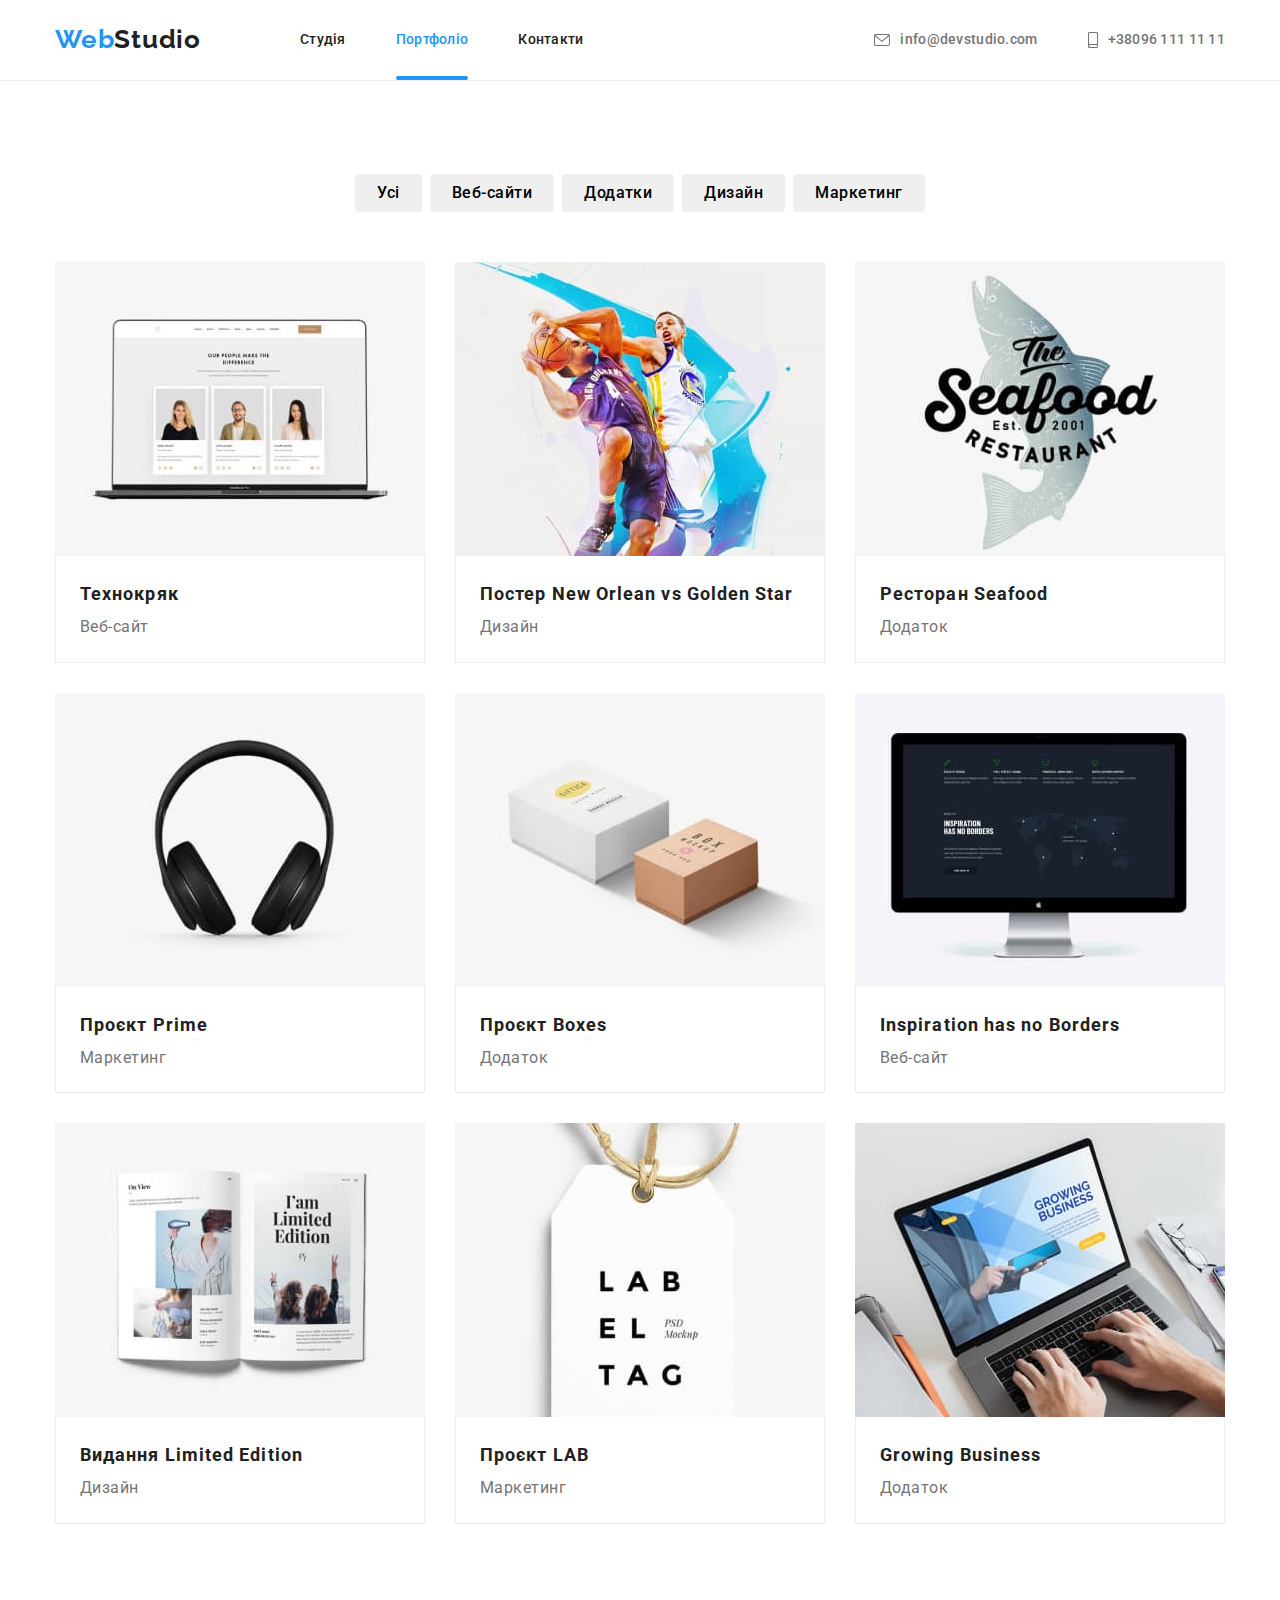
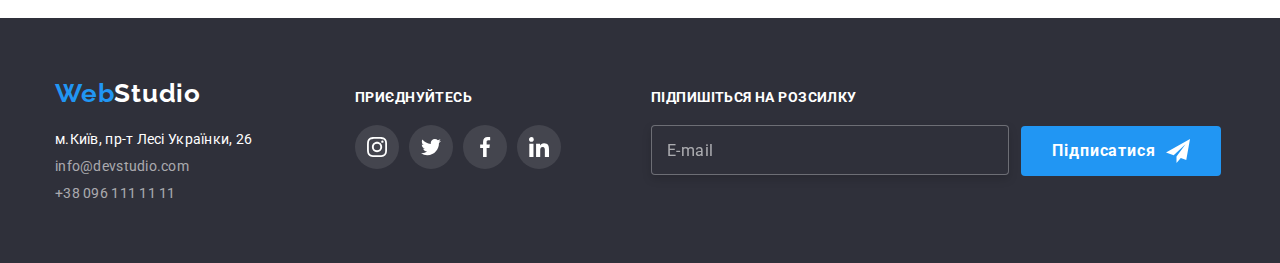
==== commit 802f62e6: "Оформлення розсилки у футер" ====
--- a/portfolio.html
+++ b/portfolio.html
@@ -349,23 +349,19 @@
           </ul>
         </div>
         <div class="subscribe-footer">
-          <div class="footer-form-field">
+          <span class="footer-text">Підпишіться на розсилку</span>
           <form action="footer-form">
-            <p class="footer-form-title">Підпишіться на розсилку</p>
-            <input
+              <input
               class="footer-form-input"
               id="footer-send-email"
               name="footer-send-email"
               type="email"
               placeholder="E-mail"
-            />
-          </div>
-          <div class="footer-form-send">
-            <button id="footer-send-email" class="footer-form-send-btn" type="submit">
+              />
+              <butto class="footer-form-send-btn" type="submit">
               Підписатися
-              <svg class="footer-form-icon-send" wigth="24" height="24"> <use href="./images/icons.svg#icon-icon-send"></use></svg>
-            </button>
-          </div>
+                <svg class="footer-form-icon-send" width="24" height="24"> <use href="./images/icons.svg#icon-icon-send"></use></svg>
+            </div>
           </form>
         </div>
       </div>
--- a/css/styles.css
+++ b/css/styles.css
@@ -320,7 +320,6 @@
   gap: 5px;
 }
 .site-nav {
-  /* position: relative; */
   display: flex;
   margin-left: 94px;
 }
@@ -489,14 +488,13 @@
 .parrent-position {
   display: flex;
   align-items: baseline;
-  /* gap: 70px; */
 }
 .social-footer {
   display: flex;
   flex-direction: column;
-  width: 236px;
+  width: 206px;
   margin-left: 0px;
-  margin-right: 93px;
+  margin-right: 90px;
 }
 .social-title {
   display: flex;
@@ -745,8 +743,16 @@
 .checkbox-input:checked + .checkbox-label .checkbox-icon-check {
   background-color: var(--color-accent);
 }
-.footer-form-title {
-  display: flex;
+/* footer block submit */
+
+.subscribe-footer {
+  display: flex;
+  justify-content: space-between;
+  align-items: flex-start;
+  flex-direction: column;
+  width: 570px;
+}
+.footer-text {
   font-weight: 700;
   font-style: normal;
   text-transform: uppercase;
@@ -756,10 +762,12 @@
   color: var(--color-white);
   margin-bottom: 20px;
 }
+
 .footer-form-input {
   border: 1px solid rgba(255, 255, 255, 0.3);
   filter: drop-shadow(0px 4px 4px rgba(0, 0, 0, 0.15));
   border-radius: 4px;
+  box-sizing: border-box;
   width: 358px;
   height: 50px;
   background-color: var(--color-footer);
@@ -767,8 +775,10 @@
   outline: none;
   color: var(--color-white);
   padding: 15px;
-}
-.footer-send-email::placeholder {
+  margin-right: 8px;
+}
+.footer-form-input::placeholder {
+  font-weight: 400;
   font-size: 16px;
   line-height: 1.25;
   letter-spacing: 0.03em;
@@ -777,20 +787,14 @@
 .footer-form-input:focus {
   border-color: var(--color-accent);
 }
-.subscribe-footer {
-  display: flex;
-  gap: 12px;
-  justify-content: center;
-  align-items: flex-end;
-  width: 570px;
-  padding: 0 15px;
-}
 
 .footer-form-send-btn {
-  display: flex;
-  justify-content: center;
-  align-items: center;
+  display: inline-flex;
+  justify-content: center;
+  align-items: center;
+  gap: 10px;
   width: 200px;
+  height: 50px;
   font-size: 16px;
   font-weight: 700;
   font-family: inherit;
